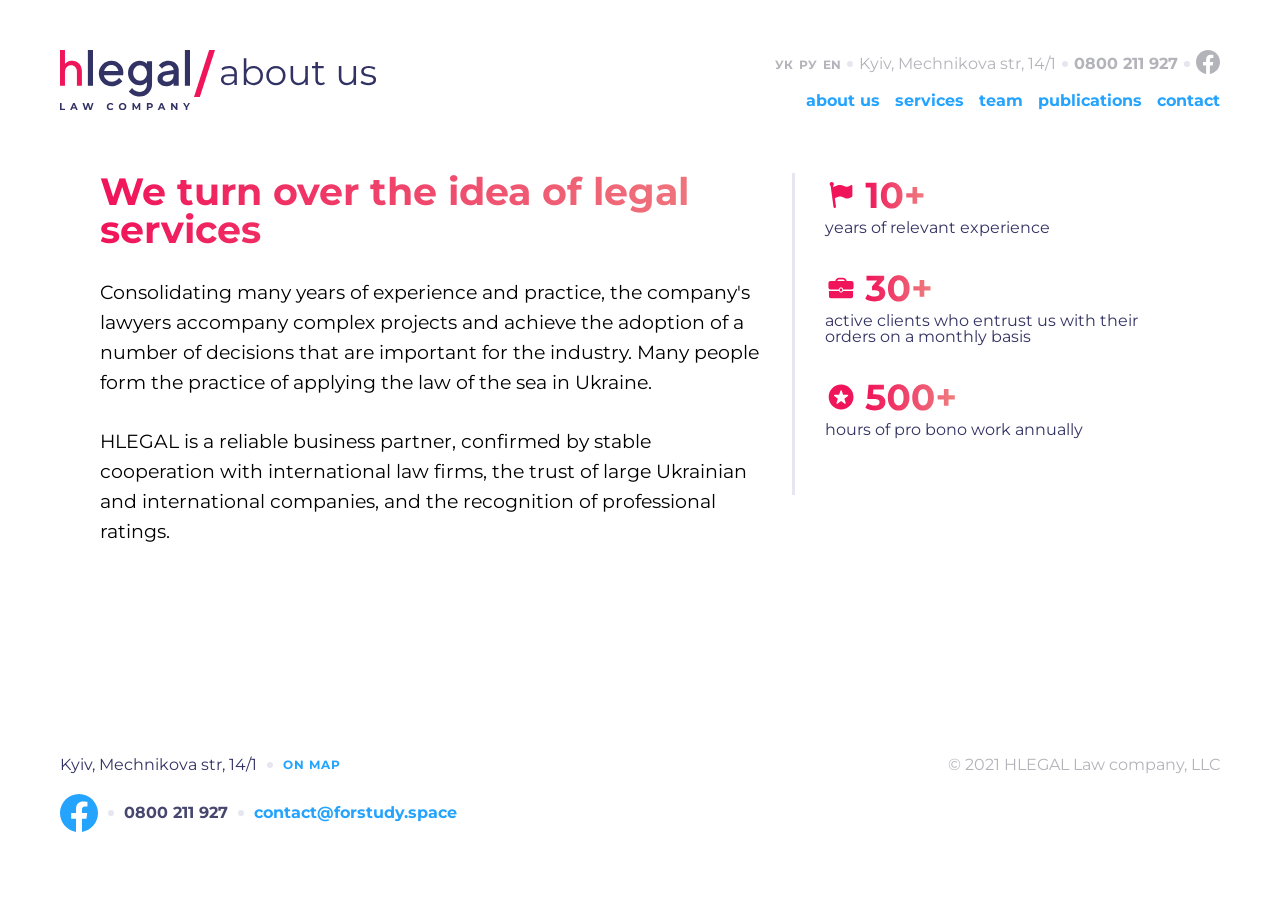
==== about.html @ 1d58edad "Lesson 15" ====
<!DOCTYPE html>
<html lang="en">

<head>
    <meta charset="UTF-8">
    <meta name="viewport" content="width=device-width, initial-scale=1.0">
    <link rel="preconnect" href="https://fonts.googleapis.com">
    <link rel="preconnect" href="https://fonts.gstatic.com" crossorigin>
    <link
        href="https://fonts.googleapis.com/css2?family=Inter:ital,opsz,wght@0,14..32,100..900;1,14..32,100..900&family=Montserrat:ital,wght@0,100..900;1,100..900&display=swap"
        rel="stylesheet">
    <link rel="stylesheet" href="./css/normalize.css">
    <link rel="stylesheet" href="./css/reset.css">
    <link rel="stylesheet" href="./css/about.css">

    <title>About</title>
</head>
<!-- HEADER -->
<header class=" header_top">
    <div class="header_meny container">
        <div class="header_logo">
            <a href="#">
                <svg width="318" height="60">
                    <use xlink:href="./sprite.svg#logo_about" />
                </svg>
            </a>
        </div>
        <div class="header_contact">
            <div class="header_adress">
                <a class="language" href=""><span>УК</span></a>
                <a class="language" href=""><span>РУ</span></a>
                <a class="language" href=""><span>EN</span></a>
                <svg width="6" height="6">
                    <use xlink:href="./sprite.svg#dot" />
                </svg>
                <span>Kyiv, Mechnikova str, 14/1</span>
                <svg width="6" height="6">
                    <use xlink:href="./sprite.svg#dot" />
                </svg>
                <a class="telefon" href="tel:0800 211 927">0800 211 927</a>
                <svg width="6" height="6">
                    <use xlink:href="./sprite.svg#dot" />
                </svg>
                <a class="svg_facebook" href="#">
                    <svg width="24" height="24">
                        <use xlink:href="./sprite.svg#facebook" />
                    </svg>
                </a>
            </div>
            <div class="page">
                <a class="link_page" href="#">about us</a>
                <a class="link_page" href="#">services</a>
                <a class="link_page" href="#">team</a>
                <a class="link_page" href="#">publications</a>
                <a class="link_page" href="#">contact</a>
            </div>
        </div>
    </div>
</header>

<body>
    <!-- SECTION 1 -->
    <section class="section-about">
        <div class=" top_paragraf container">
            <div class="top_text">
                <h1>We turn over the idea of legal services</h1>
                <h3>Consolidating many years of experience and practice, the company's
                    lawyers accompany complex projects and achieve the adoption of a
                    number of decisions that are important for the industry. Many
                    people form the practice of applying
                    the law of the sea in Ukraine.</h3>
                <h3>HLEGAL is a reliable business partner, confirmed by stable
                    cooperation with international law firms, the trust of large
                    Ukrainian and international companies, and the recognition
                    of professional ratings.</h3>
            </div>
            <div class="top_line"></div>
            <div class="svg_info">
                <div>
                    <svg width="101" height="44">
                        <use href="./sprite.svg#flag" />
                    </svg>
                    <h3>years of relevant experience</h3>
                </div>
                <div>
                    <svg width="108" height="44">
                        <use href="./sprite.svg#bag" />
                    </svg>
                    <h3>active clients who entrust us with their orders on a monthly basis</h3>
                </div>
                <div>
                    <svg width="132" height="44">
                        <use href="./sprite.svg#star" />
                    </svg>
                    <h3>hours of pro bono work annually</h3>
                </div>
            </div>
        </div>
    </section>
    <!-- FOOTER -->
    <footer>
        <div class="footer_publications container">
            <div class="footer_info">
                <div>
                    <div class="footer_up">
                        <span class="footer_text">Kyiv, Mechnikova str, 14/1</span>
                        <svg width="6" height="6">
                            <use href="./sprite.svg#dot" />
                        </svg>
                        <a class="footer_map" href="#">On map</a>
                    </div>
                    <div class="footer_facebook">
                        <a class="svg_facebook_b" href="#">
                            <svg width="38" height="38">
                                <use xlink:href="./sprite.svg#facebook_b" />
                            </svg>
                        </a>
                        <svg width="6" height="6">
                            <use href="./sprite.svg#dot" />
                        </svg>
                        <a class="telefon" href="tel:0800 211 927">0800 211 927</a>
                        <svg width="6" height="6">
                            <use href="./sprite.svg#dot" />
                        </svg>
                        <a class="email" href="mailto:contact@forstudy.space">contact@forstudy.space</a>
                    </div>
                </div>
                <div>
                    <h6 class="end_text">© 2021 HLEGAL Law company, LLC</h6>
                </div>
            </div>
        </div>
    </footer>
</body>

</html>
---- css/about.css ----
* {
  margin: 0;
  padding: 0;
  box-sizing: border-box;
}
body {
  font-family: "Montserrat";
  min-height: 100vh;
}

.container {
  max-width: 1440px;
  width: 100%;
  margin: 0 auto;
  padding-left: 60px;
  padding-right: 60px;
}
/* HEADER */
.header_top {
  padding-top: 50px;
  position: relative;
  z-index: 10;

  .header_meny {
    display: flex;
    justify-content: space-between;
  }
  .header_adress {
    display: flex;
    gap: 6px;
    align-items: center;
    .language {
      border: none;
      text-decoration: none;
      background: none;
      span {
        color: #b3b3ba;
        font-family: Montserrat;
        font-weight: 700;
        font-style: Bold;
        font-size: 12px;
        line-height: 100%;
        text-align: center;
      }
      transition: 0.3s;
    }
    .language:hover {
      opacity: 1;
      padding-top: 5px;
      padding-right: 7px;
      padding-bottom: 5px;
      padding-left: 7px;
      border-radius: 8px;
      background: #f0145a;
      & span {
        color: #ffffff;
      }
    }
    span {
      font-weight: 400;
      font-style: Regular;
      font-size: 16px;
      line-height: 100%;
      text-align: right;
      color: #b3b3ba;
    }
    .telefon {
      background: none;
      border: none;
      text-decoration: none;
      font-family: Montserrat;
      font-weight: 700;
      font-style: Bold;
      font-size: 16px;
      line-height: 100%;
      text-align: right;
      color: #b3b3ba;
      transition: 0.3s;
    }
    .telefon:hover {
      color: #f0145a;
    }
  }
  .svg_facebook {
    transition: 0.3s;
    color: #b3b3ba;
  }
  .svg_facebook:hover {
    color: #f0145a;
  }
  .page {
    display: flex;
    gap: 15px;
    justify-content: end;
    padding-top: 16px;
  }
  .link_page {
    background: none;
    text-decoration: none;
    border: none;
    font-weight: 700;
    font-style: Bold;
    font-size: 16px;
    line-height: 100%;
    text-align: right;
    color: #24a3ff;
    transition: 0.3s;
  }
  .link_page:hover {
    color: #f0145a;
    border-bottom: 2px solid #f0145a;
  }
}
/* SECTION 1 */
.section-about {
  padding-top: 60px;
  padding-bottom: 180px;
}
.top_paragraf {
  display: flex;
  max-width: 1200px;
  margin: 0 auto;
  gap: 30px;
  .top_text {
    display: flex;
    flex-direction: column;
    gap: 29px;
    max-width: 662px;
    width: 100%;
    & h1 {
      font-weight: 700;
      font-size: 38px;
      line-height: 100%;
      background: linear-gradient(90.13deg, #f0145a 0.84%, #ef8080 99.96%);
      -webkit-background-clip: text;
      -webkit-text-fill-color: transparent;
    }
    & h3 {
      font-family: Montserrat;
      font-weight: 400;
      font-size: 19px;
      line-height: 30px;
      color: #000000;
    }
  }
  .top_line {
    width: 4px;
    height: 322px;
    background: #e6e6f0;
  }
  .svg_info {
    display: flex;
    flex-direction: column;
    gap: 30px;
    & h3 {
      font-weight: 400;
      font-size: 16px;
      line-height: 100%;
      color: #323264;
    }
  }
}
/* FOOTER */
.footer_info {
  padding: 30px 0;
  display: flex;
  justify-content: space-between;

  .footer_up {
    display: flex;
    gap: 10px;
    align-items: center;
    padding-bottom: 21px;
  }
  .footer_text {
    font-weight: 400;
    font-size: 16px;
    line-height: 100%;
    color: #323264;
    border: none;
    max-width: 198px;
  }
  .footer_map {
    font-weight: 700;
    font-size: 12px;
    line-height: 100%;
    letter-spacing: 1px;
    text-transform: uppercase;
    color: #24a3ff;
    transition: 0.3s;
    text-decoration: none;
  }
  .footer_map:hover {
    color: #f0145a;
  }
  .footer_facebook {
    display: flex;
    align-items: center;
    gap: 10px;
  }
  .svg_facebook_b {
    transition: 0.3s;
    color: #24a3ff;
    display: flex;
    align-items: center;
  }
  .svg_facebook_b:hover {
    color: #f0145a;
  }
  .telefon {
    background: none;
    border: none;
    text-decoration: none;
    font-weight: 700;
    font-size: 16px;
    line-height: 100%;
    text-align: right;
    color: #46466e;
    transition: 0.3s;
  }
  .telefon:hover {
    color: #f0145a;
  }
  .email {
    background: none;
    border: none;
    text-decoration: none;
    font-weight: 700;
    font-size: 16px;
    line-height: 100%;
    color: #24a3ff;
    transition: 0.3s;
  }
  .email:hover {
    color: #f0145a;
  }
}
.end_text {
  font-weight: 400;
  font-size: 16px;
  line-height: 100%;
  text-align: right;
  color: #b3b3ba;
}
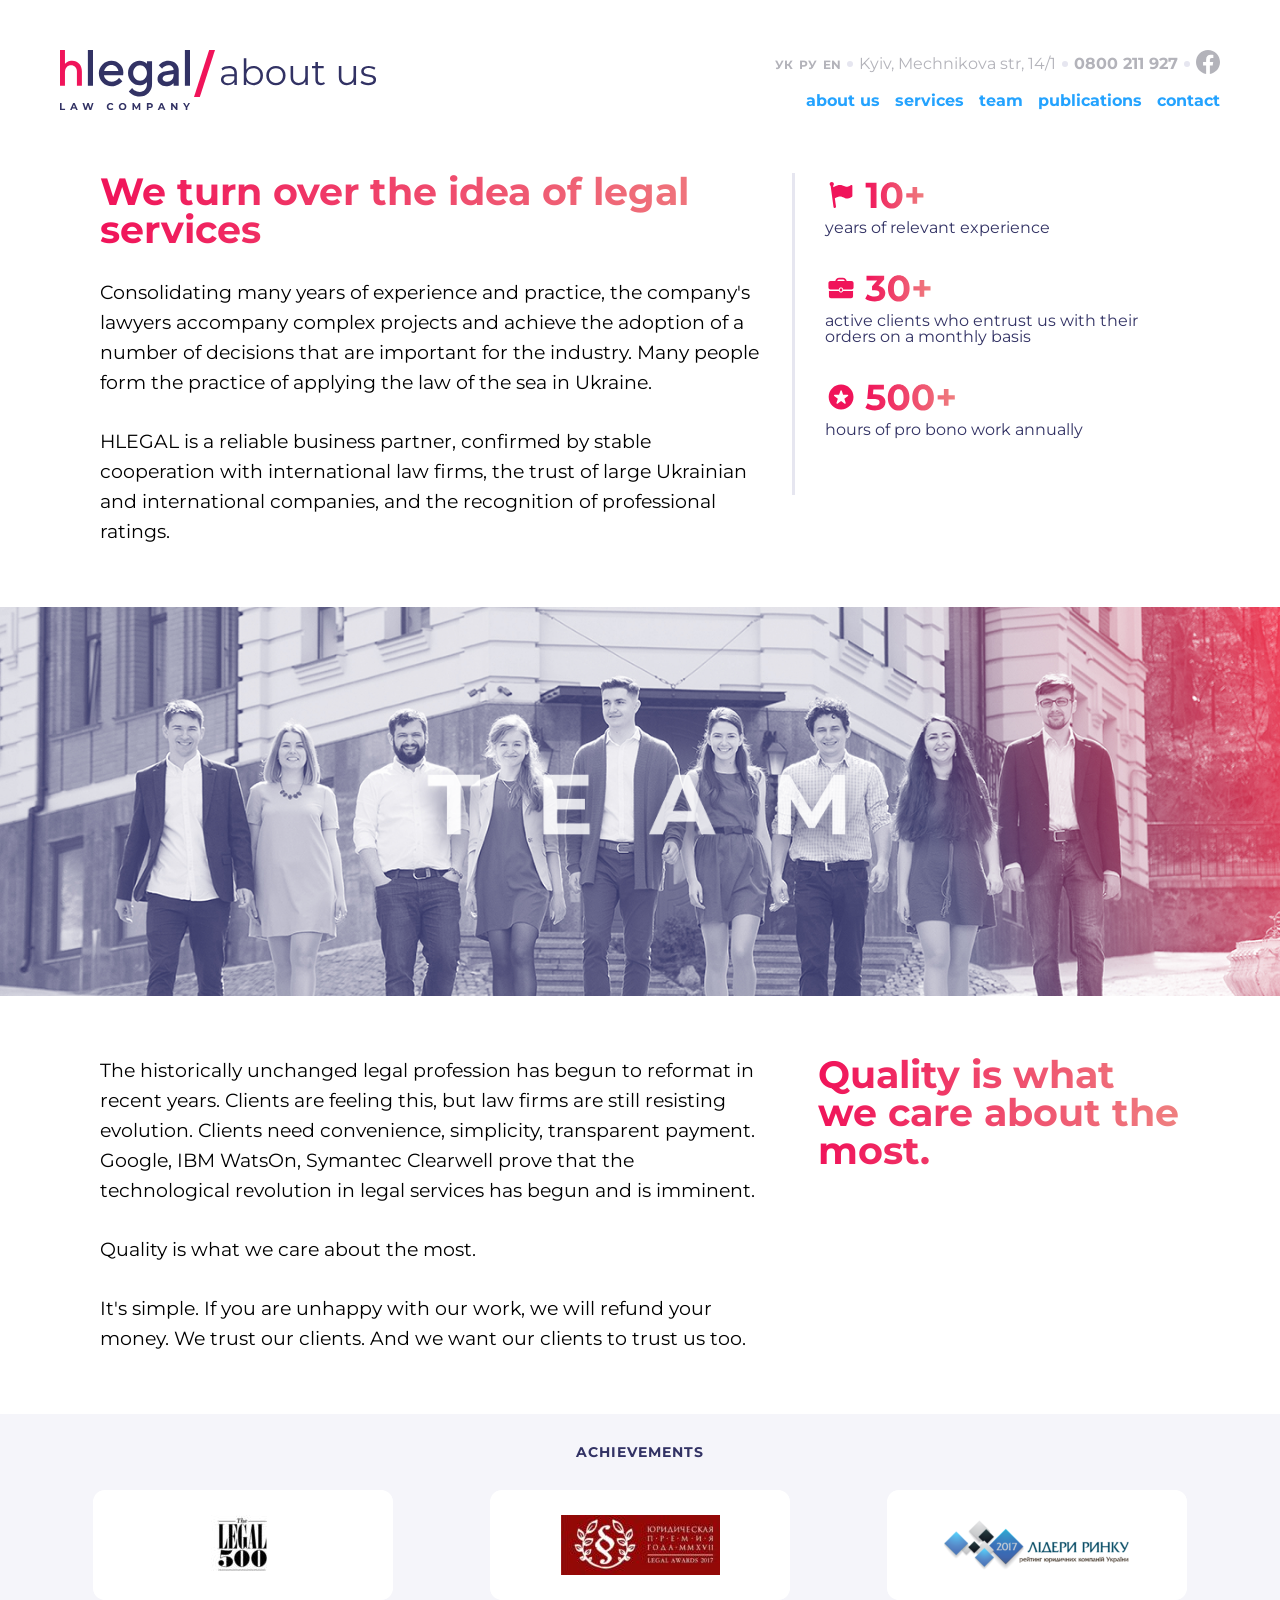
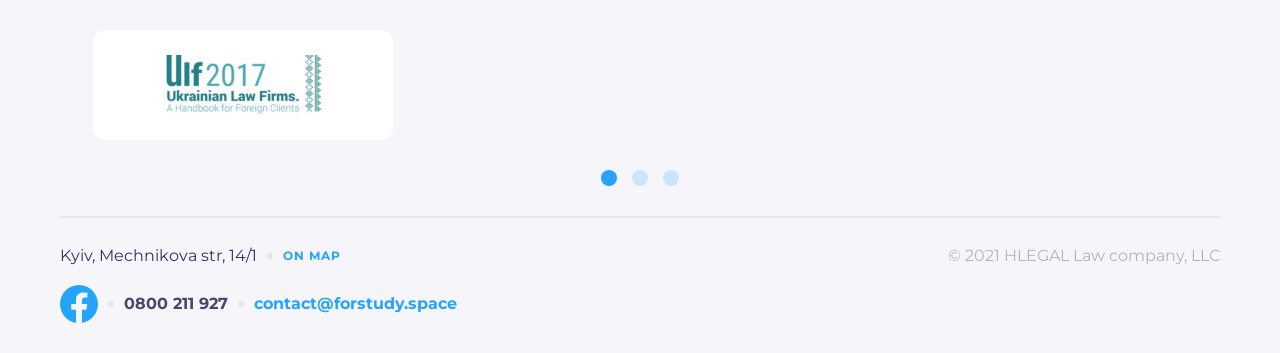
==== commit e06896c5: "Lesson 15" ====
--- a/about.html
+++ b/about.html
@@ -19,7 +19,7 @@
 <header class=" header_top">
     <div class="header_meny container">
         <div class="header_logo">
-            <a href="#">
+            <a href="./index.html">
                 <svg width="318" height="60">
                     <use xlink:href="./sprite.svg#logo_about" />
                 </svg>
@@ -97,9 +97,68 @@
             </div>
         </div>
     </section>
+    <!-- BACKGROUND-TEAM -->
+    <section class="background_team">
+
+        <img src="./img/team.png" alt="team">
+
+    </section>
+    <!-- SECTION 2 -->
+    <section>
+        <div class=" middle container">
+            <div class="middle_text">
+                <h3>
+                    The historically unchanged legal profession has begun to reformat
+                    in recent years. Clients are feeling this, but law firms are still
+                    resisting evolution. Clients need convenience, simplicity,
+                    transparent payment. Google, IBM WatsOn, Symantec Clearwell
+                    prove that the technological revolution in legal services
+                    has begun and is imminent.
+                </h3>
+                <h3>
+                    Quality is what we care about the most.
+                </h3>
+                <h3>It's simple. If you are unhappy with our work, we will refund
+                    your money. We trust our clients. And we want our clients to
+                    trust us too.
+                </h3>
+            </div>
+            <div class="middle_name">
+                <h1>
+                    Quality is what we care about the most.
+                </h1>
+            </div>
+        </div>
+    </section>
+    <!-- SECTION 3 -->
+    <section>
+        <div class=" achievements_cart container">
+            <div>
+                <div class="achievements_box"><span class="achievements_text">achievements</span></div>
+            </div>
+            <div class="achievements-grid">
+                <div class="achievements"><img src="./img/achievements1.png" alt="achievements"></div>
+                <div class="achievements"><img src="./img/achievements2.png" alt="achievements"></div>
+                <div class="achievements"><img src="./img/achievements3.png" alt="achievements"></div>
+                <div class="achievements"><img src="./img/achievements4.png" alt="achievements"></div>
+            </div>
+            <div class="svg_ellipse">
+                <svg class="ellipse" width="16" height="16">
+                    <use href="./sprite.svg#ellipse" />
+                </svg>
+                <svg class="ellipse_opacity" width="16" height="16">
+                    <use href="./sprite.svg#ellipse" />
+                </svg>
+                <svg class="ellipse_opacity" width="16" height="16">
+                    <use href="./sprite.svg#ellipse" />
+                </svg>
+            </div>
+        </div>
+    </section>
     <!-- FOOTER -->
     <footer>
         <div class="footer_publications container">
+            <span class="line_footer"></span>
             <div class="footer_info">
                 <div>
                     <div class="footer_up">
--- a/css/about.css
+++ b/css/about.css
@@ -114,7 +114,7 @@
 /* SECTION 1 */
 .section-about {
   padding-top: 60px;
-  padding-bottom: 180px;
+  padding-bottom: 60px;
 }
 .top_paragraf {
   display: flex;
@@ -136,7 +136,6 @@
       -webkit-text-fill-color: transparent;
     }
     & h3 {
-      font-family: Montserrat;
       font-weight: 400;
       font-size: 19px;
       line-height: 30px;
@@ -160,7 +159,112 @@
     }
   }
 }
+/* BACKGROUND-TEAM */
+.background_team {
+  width: 100vw; /* ВСЯ ширина экрана */
+  margin-bottom: 60px; /* отступы сверху/снизу */
+  overflow: hidden;
+}
+.background_team img {
+  width: 100%;
+  height: auto; /* пропорции */
+  display: block;
+}
+/* .team {
+  max-width: 1440px;
+  height: 438px;
+  width: 100%;
+  margin-bottom: 60px;
+  & img {
+    max-width: 1440px;
+    width: 100%;
+  }
+} */
+/* SECTION 2 */
+.middle {
+  display: flex;
+  max-width: 1200px;
+  gap: 60px;
+  padding-bottom: 60px;
+}
+.middle_text {
+  display: flex;
+  flex-direction: column;
+  gap: 29px;
+  max-width: 658px;
+  & h3 {
+    font-weight: 400;
+    font-size: 19px;
+    line-height: 30px;
+    color: #000000;
+  }
+}
+.middle_name {
+  & h1 {
+    font-weight: 700;
+    font-size: 38px;
+    line-height: 100%;
+    background: linear-gradient(90.13deg, #f0145a 0.84%, #ef8080 99.96%);
+    -webkit-background-clip: text;
+    -webkit-text-fill-color: transparent;
+  }
+}
+/* SECTION 3 */
+.achievements_cart {
+  display: flex;
+  flex-direction: column;
+  gap: 30px;
+  background: #f5f5fa;
+  padding-top: 30px;
+}
+.achievements_box {
+  text-align: center;
+  .achievements_text {
+    font-weight: 700;
+    font-size: 14px;
+    line-height: 100%;
+    letter-spacing: 1px;
+    text-align: center;
+    text-transform: uppercase;
+    color: #323264;
+  }
+}
+.achievements-grid {
+  display: grid;
+  grid-template-columns: repeat(auto-fit, minmax(300px, 1fr));
+  gap: 30px;
+}
+.achievements {
+  height: 110px;
+  display: flex;
+  align-items: center;
+  justify-content: center;
+}
+.svg_ellipse {
+  display: flex;
+  justify-content: center;
+  gap: 15px;
+
+  .ellipse {
+    color: #24a4ff;
+  }
+  .ellipse_opacity {
+    color: #24a4ff;
+    opacity: 0.2;
+  }
+}
+
 /* FOOTER */
+.footer_publications {
+  background: #f5f5fa;
+}
+.line_footer {
+  display: block;
+  border-bottom: 2px solid #e6e6f0;
+  max-width: 1320px;
+  width: 100%;
+  padding-top: 30px;
+}
 .footer_info {
   padding: 30px 0;
   display: flex;
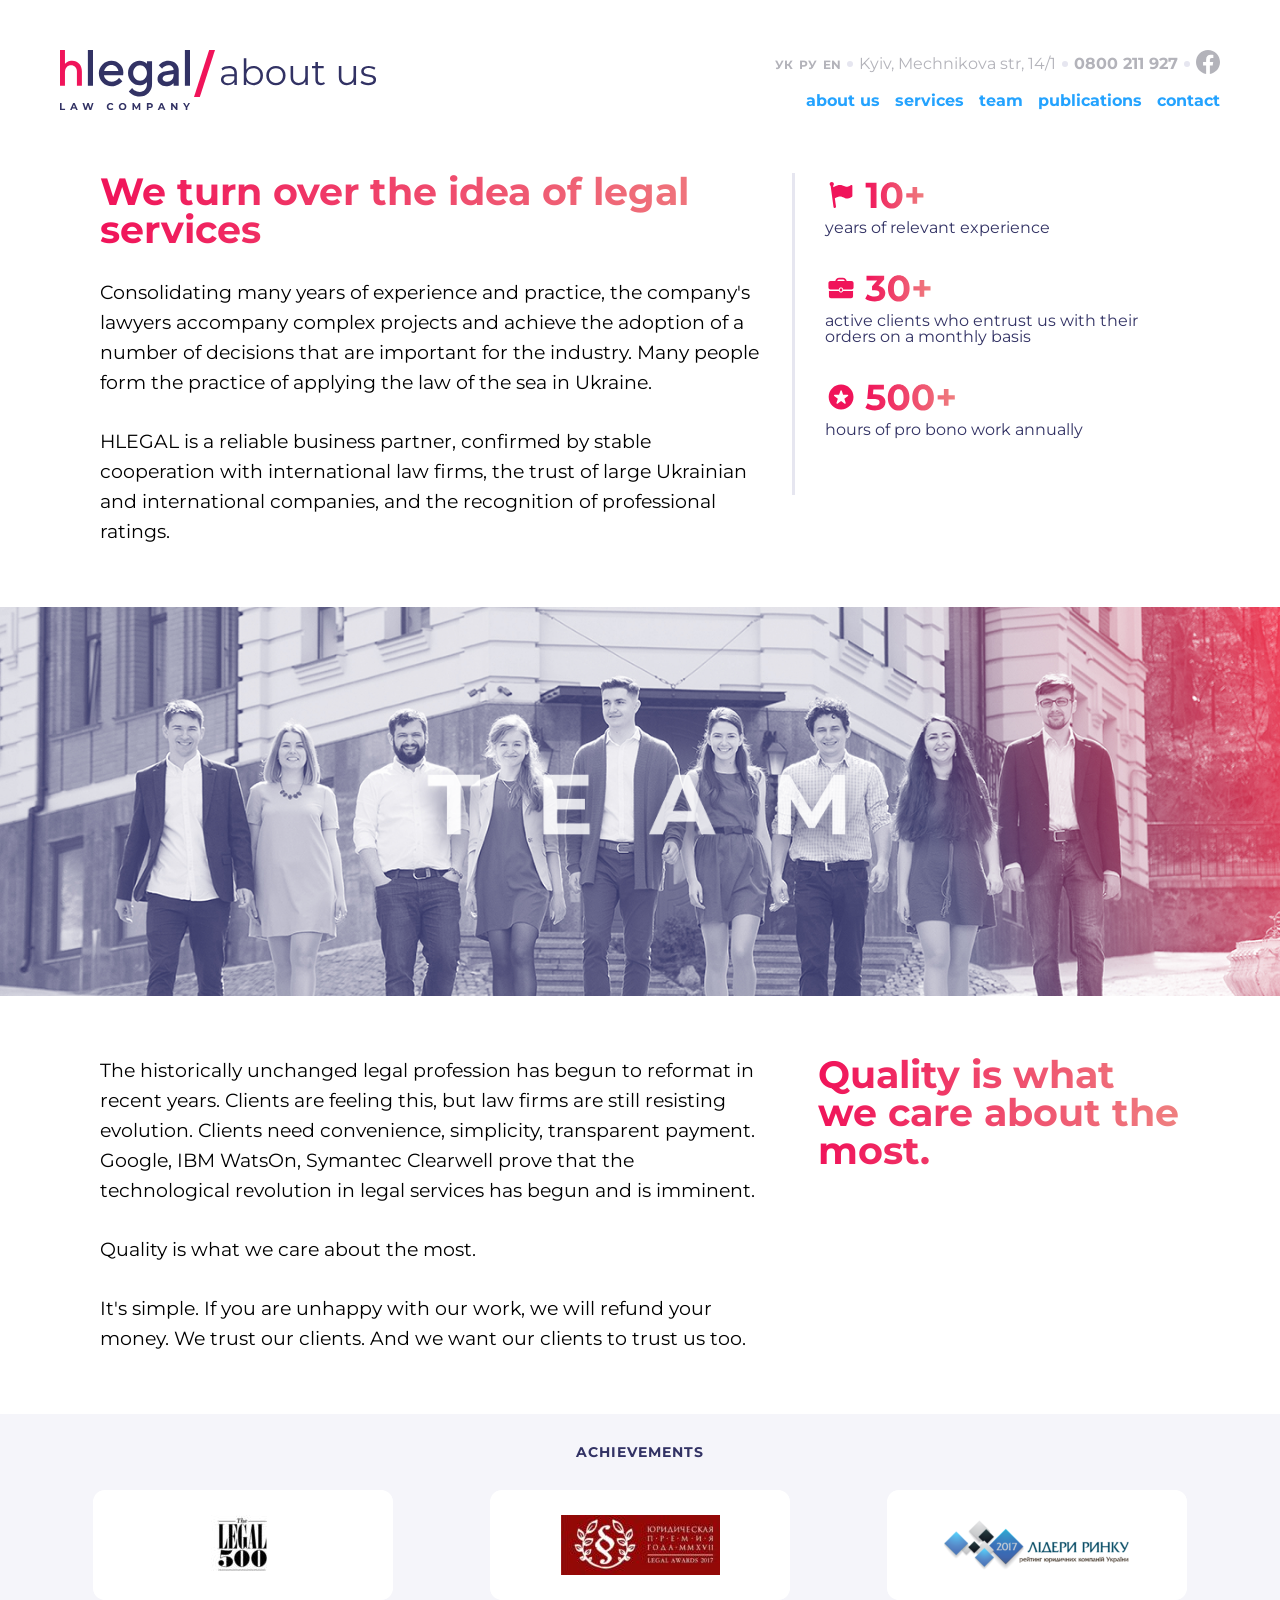
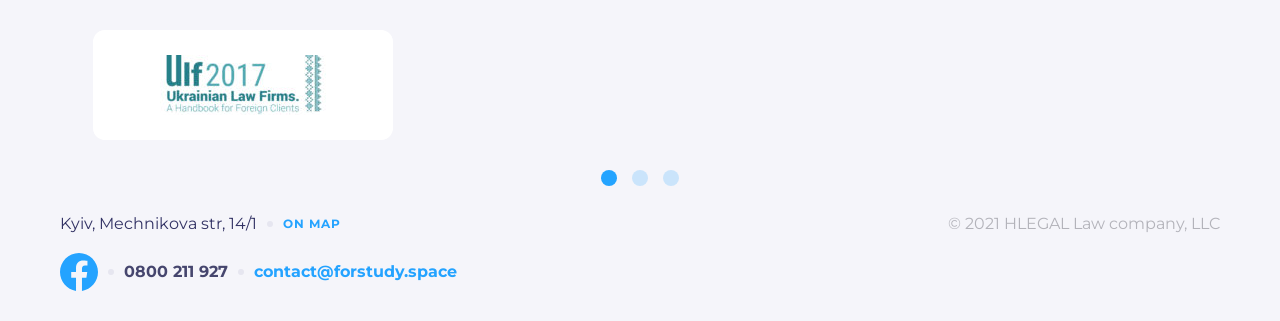
==== commit 589420e4: "Lesson 15" ====
--- a/about.html
+++ b/about.html
@@ -41,7 +41,7 @@
                 <svg width="6" height="6">
                     <use xlink:href="./sprite.svg#dot" />
                 </svg>
-                <a class="svg_facebook" href="#">
+                <a class="svg_facebook" href="https://www.facebook.com/Hillel.IT.School/?locale=ru_RU">
                     <svg width="24" height="24">
                         <use xlink:href="./sprite.svg#facebook" />
                     </svg>
@@ -49,8 +49,8 @@
             </div>
             <div class="page">
                 <a class="link_page" href="#">about us</a>
-                <a class="link_page" href="#">services</a>
-                <a class="link_page" href="#">team</a>
+                <a class="link_page" href="./services.html">services</a>
+                <a class="link_page" href="./team.html">team</a>
                 <a class="link_page" href="#">publications</a>
                 <a class="link_page" href="#">contact</a>
             </div>
@@ -158,7 +158,6 @@
     <!-- FOOTER -->
     <footer>
         <div class="footer_publications container">
-            <span class="line_footer"></span>
             <div class="footer_info">
                 <div>
                     <div class="footer_up">
@@ -169,7 +168,7 @@
                         <a class="footer_map" href="#">On map</a>
                     </div>
                     <div class="footer_facebook">
-                        <a class="svg_facebook_b" href="#">
+                        <a class="svg_facebook_b" href="https://www.facebook.com/Hillel.IT.School/?locale=ru_RU">
                             <svg width="38" height="38">
                                 <use xlink:href="./sprite.svg#facebook_b" />
                             </svg>
